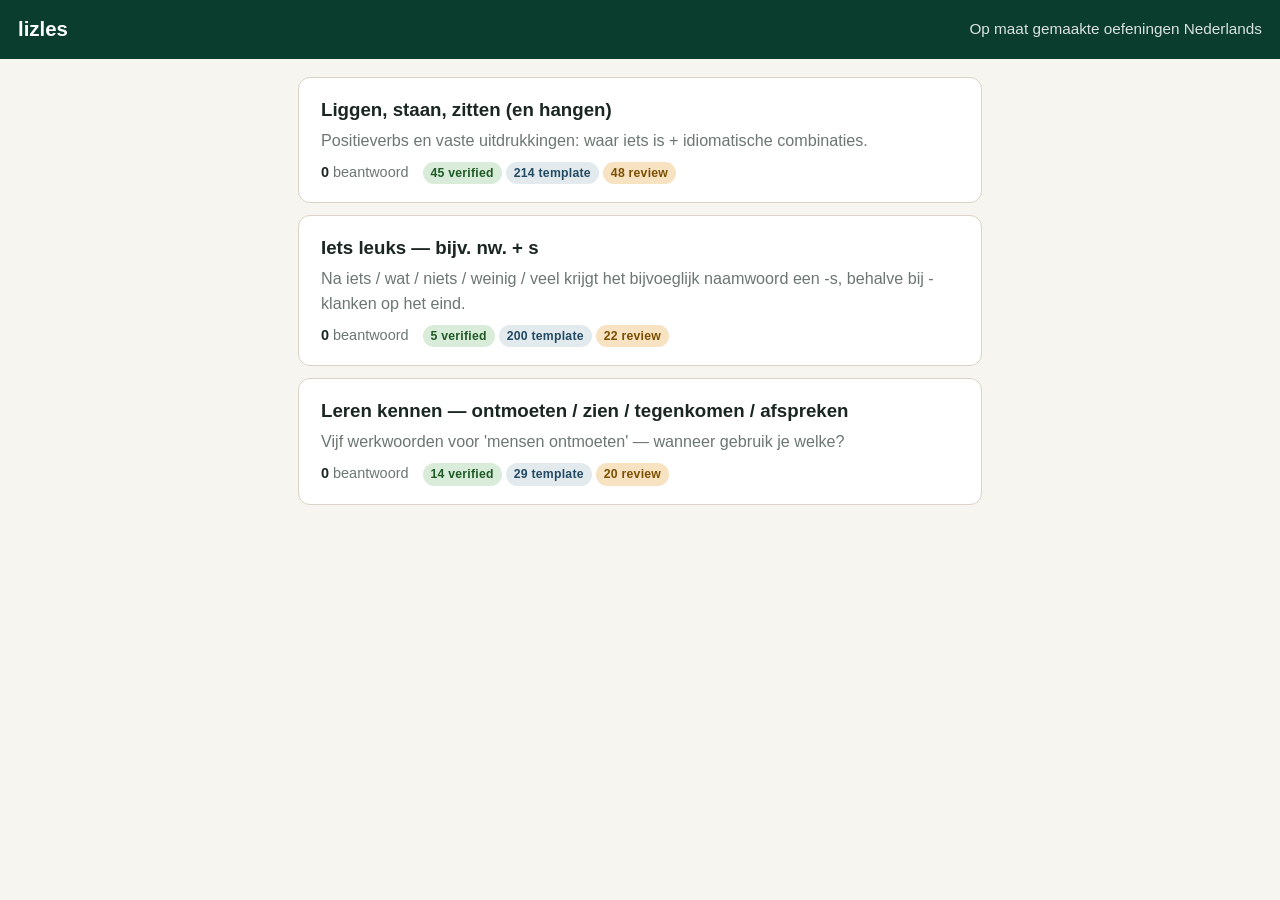
==== index.html @ 65cb8eb9 "Initial commit: lizles — a tailor-made Dutch drill app Static HTML/CSS/JS app for drilling specific " ====
<!doctype html>
<html lang="nl">
<head>
  <meta charset="utf-8">
  <meta name="viewport" content="width=device-width, initial-scale=1, viewport-fit=cover">
  <meta name="theme-color" content="#0b3d2e">
  <title>lizles — Nederlands oefenen</title>
  <link rel="stylesheet" href="css/style.css">
</head>
<body>
  <header class="topbar">
    <h1>lizles</h1>
    <p class="subtitle">Op maat gemaakte oefeningen Nederlands</p>
  </header>

  <main id="app" class="container">
    <p class="muted" id="loading">Onderwerpen laden…</p>
  </main>

  <script src="js/progress.js"></script>
  <script src="js/app.js"></script>
</body>
</html>
---- css/style.css ----
/* lizles — minimal, mobile-first */
:root {
  --bg: #f7f5ef;
  --fg: #1a2620;
  --muted: #6b7770;
  --accent: #0b3d2e;
  --accent-soft: #e3eee8;
  --correct: #2f7d3a;
  --wrong: #b03a2e;
  --warn: #c08b1a;
  --card: #ffffff;
  --border: #d8d3c4;
  --radius: 12px;
  --tap: 48px;
}

* { box-sizing: border-box; }
html, body { margin: 0; padding: 0; background: var(--bg); color: var(--fg);
  font-family: -apple-system, BlinkMacSystemFont, "Segoe UI", Roboto, "Helvetica Neue", Arial, sans-serif;
  font-size: 17px; line-height: 1.5; -webkit-text-size-adjust: 100%; }

.topbar { padding: 14px 18px; background: var(--accent); color: #fff;
  display: flex; align-items: center; gap: 10px; }
.topbar h1 { margin: 0; font-size: 1.2rem; flex: 1; }
.topbar .subtitle { margin: 0; opacity: .85; font-size: .9rem; }
.topbar--drill h1 { font-size: 1.05rem; text-align: center; }
.topbar .back { color: #fff; text-decoration: none; min-height: var(--tap); display: inline-flex; align-items: center; padding: 0 6px; }
.icon-btn { background: transparent; border: 0; color: #fff; font-size: 1.3rem; min-height: var(--tap); min-width: var(--tap); cursor: pointer; }

.container { max-width: 720px; margin: 0 auto; padding: 18px; }
.muted { color: var(--muted); }

/* Home — topic cards */
.topic-card { display: block; background: var(--card); border: 1px solid var(--border);
  border-radius: var(--radius); padding: 16px 18px; margin: 0 0 12px; text-decoration: none; color: inherit; }
.topic-card h2 { margin: 0 0 4px; font-size: 1.1rem; }
.topic-card .desc { color: var(--muted); font-size: .95rem; margin: 0 0 10px; }
.topic-card .stats { display: flex; gap: 14px; flex-wrap: wrap; font-size: .85rem; color: var(--muted); }
.topic-card .stat strong { color: var(--fg); font-weight: 600; }
.badge { display: inline-block; padding: 2px 8px; border-radius: 999px; font-size: .72rem; font-weight: 600; letter-spacing: .02em; }
.badge.verified { background: #d8ecd9; color: #1f5a26; }
.badge.template { background: #e3eaee; color: #234a63; }
.badge.review   { background: #f7e2c2; color: #7a4f00; }

/* Drill */
.progress-bar { height: 4px; background: #e0dcce; }
#progress-fill { height: 100%; background: var(--accent); width: 0%; transition: width .2s ease; }

.drill { padding-bottom: 120px; }
.exercise { background: var(--card); border: 1px solid var(--border); border-radius: var(--radius); padding: 18px; }
.exercise .prompt { margin: 0 0 12px; color: var(--muted); font-size: .9rem; text-transform: uppercase; letter-spacing: .04em; }
.exercise .sentence { font-size: 1.25rem; line-height: 1.5; margin: 0 0 16px; }
.exercise .sentence .blank { display: inline-block; min-width: 4ch; padding: 0 6px; border-bottom: 2px solid var(--accent); color: transparent; }
.exercise .sentence .blank.filled { color: var(--fg); border-bottom-style: solid; }
.exercise .sentence .blank.correct { color: var(--correct); border-bottom-color: var(--correct); }
.exercise .sentence .blank.wrong   { color: var(--wrong);   border-bottom-color: var(--wrong); }

.choices { display: flex; flex-wrap: wrap; gap: 8px; }
.chip { min-height: var(--tap); padding: 10px 16px; border-radius: 999px; border: 1.5px solid var(--accent);
  background: #fff; color: var(--accent); font-size: 1rem; cursor: pointer; }
.chip:active { transform: scale(.97); }
.chip.selected { background: var(--accent-soft); }
.chip.correct  { background: var(--correct); color: #fff; border-color: var(--correct); }
.chip.wrong    { background: var(--wrong);   color: #fff; border-color: var(--wrong); }
.chip[disabled] { opacity: .65; cursor: default; }

.feedback { margin-top: 14px; padding: 12px 14px; border-radius: 10px; font-size: .95rem; }
.feedback.correct { background: #e1f2e2; color: #1f5a26; }
.feedback.wrong   { background: #fbe5e1; color: #7a261b; }
.feedback .explain { margin-top: 6px; color: inherit; opacity: .85; }

.item-meta { display: flex; gap: 10px; align-items: center; margin-top: 14px; font-size: .8rem; color: var(--muted); }
.report-btn { background: none; border: 0; color: var(--muted); text-decoration: underline; cursor: pointer; padding: 0; }
.report-btn.flagged { color: var(--warn); text-decoration: none; }

/* Sticky bottom action bar */
.actionbar { position: fixed; left: 0; right: 0; bottom: 0; background: var(--bg); border-top: 1px solid var(--border);
  padding: 12px 18px calc(12px + env(safe-area-inset-bottom)); display: flex; gap: 10px; justify-content: stretch; }
.btn { flex: 1; min-height: var(--tap); padding: 12px 18px; border-radius: 10px; border: 0;
  background: var(--accent); color: #fff; font-size: 1rem; font-weight: 600; cursor: pointer; }
.btn.ghost { background: transparent; color: var(--accent); border: 1.5px solid var(--accent); }
.btn[disabled] { opacity: .5; cursor: default; }

/* Match exercise */
.match-grid { display: grid; grid-template-columns: 1fr 1fr; gap: 10px; }
.match-cell { background: #fff; border: 1.5px solid var(--border); border-radius: 10px;
  padding: 12px 14px; min-height: var(--tap); cursor: pointer; font-size: .98rem; }
.match-cell.selected { border-color: var(--accent); background: var(--accent-soft); }
.match-cell.paired   { opacity: .55; cursor: default; }
.match-cell.correct  { border-color: var(--correct); background: #e1f2e2; }
.match-cell.wrong    { border-color: var(--wrong);   background: #fbe5e1; }

/* Summary card */
.summary { background: var(--card); border: 1px solid var(--border); border-radius: var(--radius); padding: 20px; text-align: center; }
.summary .score { font-size: 2.5rem; font-weight: 700; color: var(--accent); margin: 6px 0; }
.summary .actions { display: flex; gap: 10px; margin-top: 16px; }

/* Settings panel */
.settings-panel { position: fixed; inset: 0; background: rgba(10,20,16,.55);
  display: flex; align-items: flex-end; justify-content: center; z-index: 50; }
.settings-panel[hidden] { display: none; }
.settings-panel > * { display: block; }
.settings-panel h2 { margin: 0 0 12px; }
.settings-panel { padding: 0; }
.settings-panel::before { content: ""; }
.settings-panel { backdrop-filter: blur(2px); }
.settings-panel .panel-inner { background: var(--card); width: 100%; max-width: 520px; padding: 20px 18px calc(20px + env(safe-area-inset-bottom));
  border-radius: 16px 16px 0 0; }
.check { display: flex; gap: 10px; align-items: center; min-height: var(--tap); cursor: pointer; }

/* Review page */
.review-list { padding: 0; list-style: none; }
.review-item { background: var(--card); border: 1px solid var(--border); border-radius: var(--radius); padding: 14px; margin: 0 0 10px; }
.review-item textarea { width: 100%; min-height: 80px; font: inherit; padding: 8px; border: 1px solid var(--border); border-radius: 8px; }
.review-item .row { display: flex; gap: 8px; margin-top: 8px; flex-wrap: wrap; }
.review-controls { display: flex; gap: 10px; align-items: center; margin: 10px 0 16px; flex-wrap: wrap; }

@media (min-width: 720px) {
  body { font-size: 18px; }
  .topic-card { padding: 18px 22px; }
}
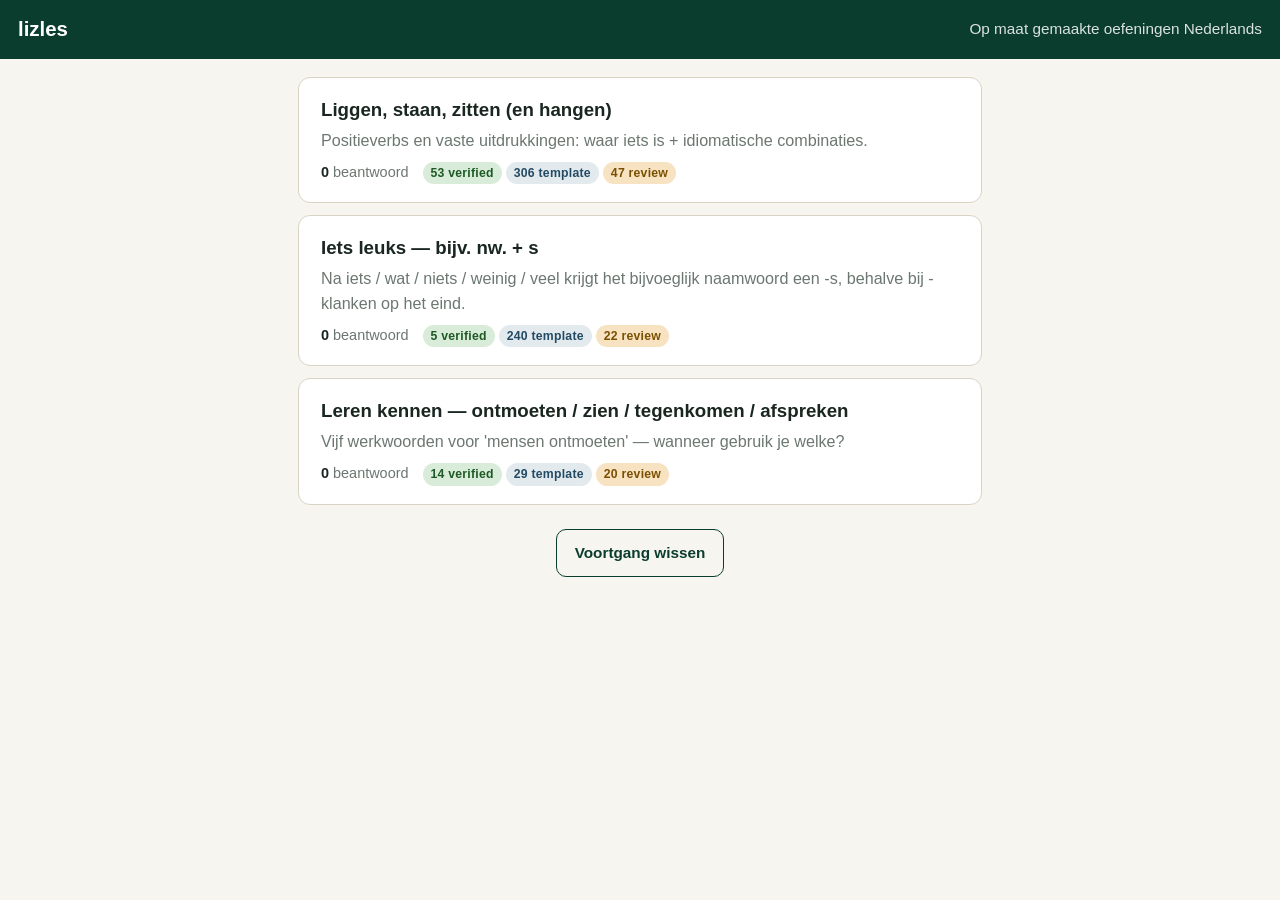
==== commit 5bfb6a1c: "iets-leuks: dedupe template ids + add cache-bust to assets The predicate counter-example frames adde" ====
--- a/index.html
+++ b/index.html
@@ -5,7 +5,7 @@
   <meta name="viewport" content="width=device-width, initial-scale=1, viewport-fit=cover">
   <meta name="theme-color" content="#0b3d2e">
   <title>lizles — Nederlands oefenen</title>
-  <link rel="stylesheet" href="css/style.css">
+  <link rel="stylesheet" href="css/style.css?v=2">
 </head>
 <body>
   <header class="topbar">
@@ -17,7 +17,7 @@
     <p class="muted" id="loading">Onderwerpen laden…</p>
   </main>
 
-  <script src="js/progress.js"></script>
-  <script src="js/app.js"></script>
+  <script src="js/progress.js?v=2"></script>
+  <script src="js/app.js?v=2"></script>
 </body>
 </html>
--- a/css/style.css
+++ b/css/style.css
@@ -108,6 +108,10 @@
   border-radius: 16px 16px 0 0; }
 .check { display: flex; gap: 10px; align-items: center; min-height: var(--tap); cursor: pointer; }
 
+/* Home — footer reset */
+.home-footer { margin-top: 24px; display: flex; justify-content: center; }
+.home-footer .btn { flex: 0 0 auto; padding: 10px 18px; font-size: .9rem; }
+
 /* Review page */
 .review-list { padding: 0; list-style: none; }
 .review-item { background: var(--card); border: 1px solid var(--border); border-radius: var(--radius); padding: 14px; margin: 0 0 10px; }
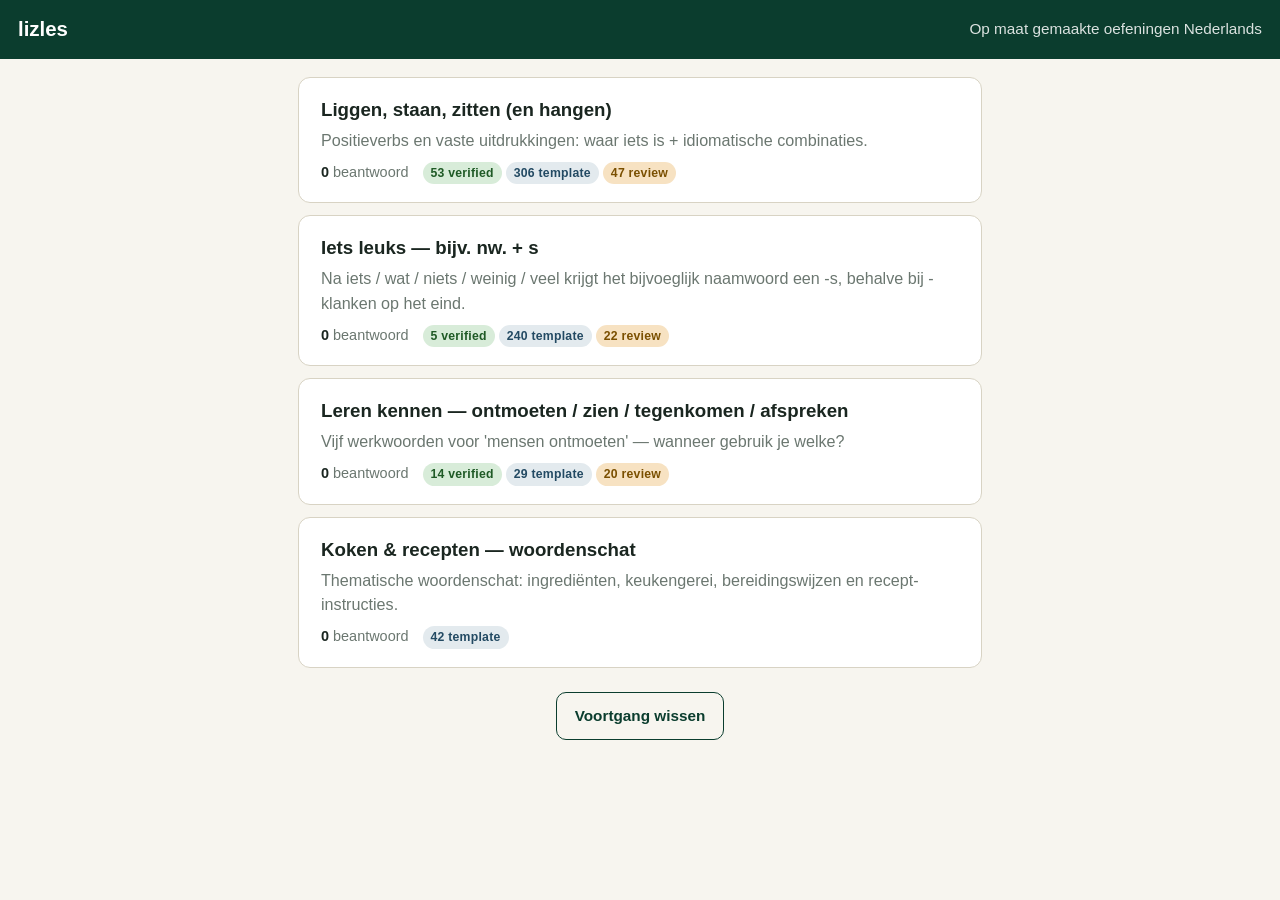
==== commit 50bbda9c: "match: colour + number badge per pair, and tap-to-unpair Make matching exercises more intuitive: - e" ====
--- a/index.html
+++ b/index.html
@@ -5,7 +5,7 @@
   <meta name="viewport" content="width=device-width, initial-scale=1, viewport-fit=cover">
   <meta name="theme-color" content="#0b3d2e">
   <title>lizles — Nederlands oefenen</title>
-  <link rel="stylesheet" href="css/style.css?v=2">
+  <link rel="stylesheet" href="css/style.css?v=3">
 </head>
 <body>
   <header class="topbar">
@@ -17,7 +17,7 @@
     <p class="muted" id="loading">Onderwerpen laden…</p>
   </main>
 
-  <script src="js/progress.js?v=2"></script>
-  <script src="js/app.js?v=2"></script>
+  <script src="js/progress.js?v=3"></script>
+  <script src="js/app.js?v=3"></script>
 </body>
 </html>
--- a/css/style.css
+++ b/css/style.css
@@ -82,11 +82,16 @@
 .btn[disabled] { opacity: .5; cursor: default; }
 
 /* Match exercise */
+.match-hint { color: var(--muted); font-size: .82rem; margin: 0 0 12px; }
 .match-grid { display: grid; grid-template-columns: 1fr 1fr; gap: 10px; }
-.match-cell { background: #fff; border: 1.5px solid var(--border); border-radius: 10px;
+.match-badge { display: none; flex: 0 0 auto; min-width: 20px; height: 20px; padding: 0 4px;
+  border-radius: 999px; color: #fff; font-size: .72rem; font-weight: 700;
+  align-items: center; justify-content: center; }
+.match-cell.paired .match-badge { display: inline-flex; }
+.match-cell { display: flex; align-items: center; gap: 8px; background: #fff; border: 1.5px solid var(--border); border-radius: 10px;
   padding: 12px 14px; min-height: var(--tap); cursor: pointer; font-size: .98rem; }
 .match-cell.selected { border-color: var(--accent); background: var(--accent-soft); }
-.match-cell.paired   { opacity: .55; cursor: default; }
+.match-cell.paired   { cursor: pointer; }
 .match-cell.correct  { border-color: var(--correct); background: #e1f2e2; }
 .match-cell.wrong    { border-color: var(--wrong);   background: #fbe5e1; }
 
